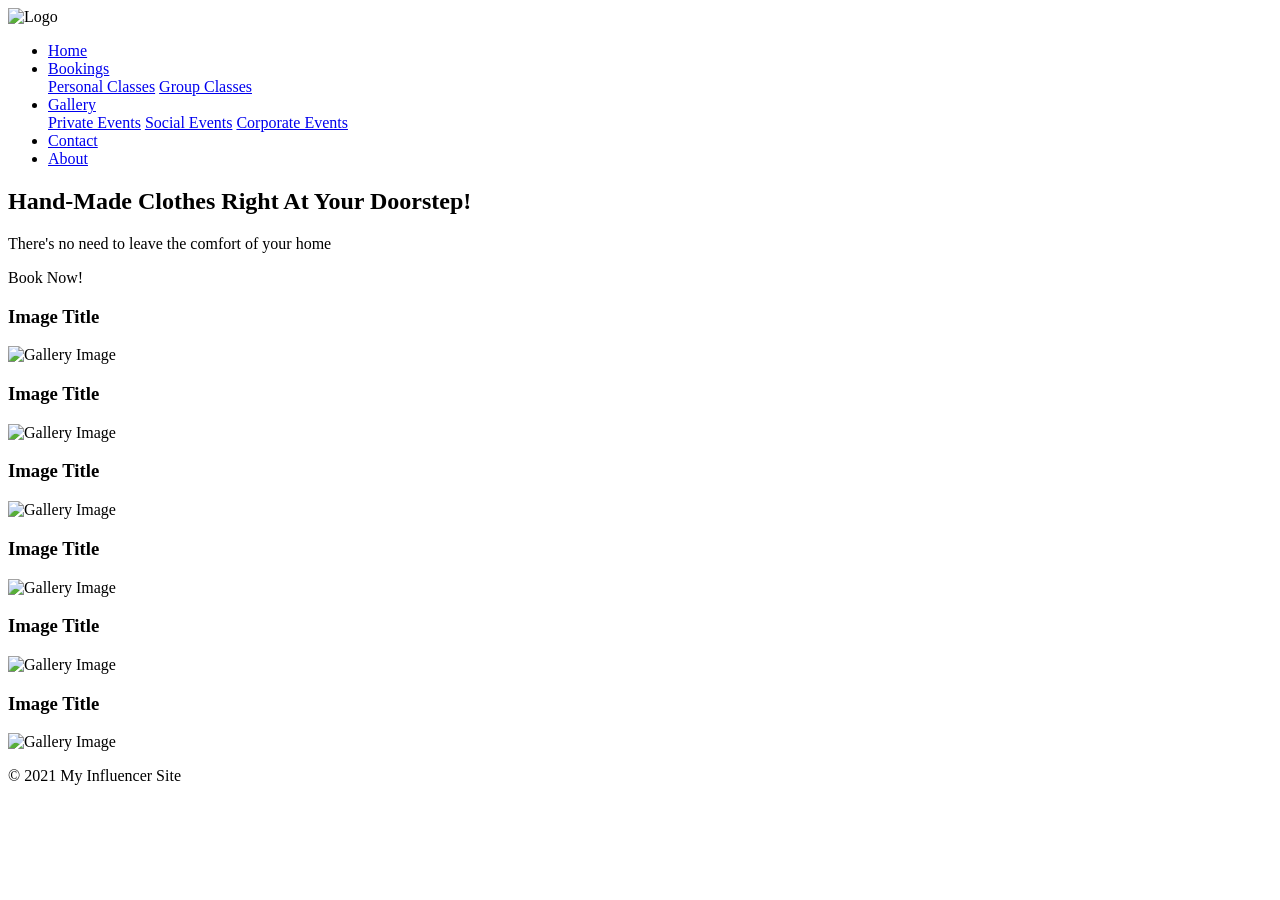
==== index.html @ 6b1480b8 "Create index.html created index.html for designer page" ====
<!DOCTYPE html>
<html lang="en">
<head>
  <meta charset="UTF-8" />
  <meta name="viewport" content="width=device-width, initial-scale=1.0" />
  <title>My Influencer Site</title>
  <link rel="preconnect" href="https://fonts.googleapis.com" />
  <link rel="preconnect" href="https://fonts.gstatic.com" crossorigin />
  <!-- Using Dancing Script for headings -->
  <link href="https://fonts.googleapis.com/css2?family=Dancing+Script:wght@600&display=swap" rel="stylesheet" />
  <link rel="stylesheet" href="style.css" />
</head>
<body>
  <header>
    <div class="header-container">
      <div class="logo">
        <img src="images/website_logo_resized.jpg" alt="Logo" />
      </div>
      <nav>
        <ul class="subheadings">
          <li><a href="#">Home</a></li>
          <li class="dropdown">
            <a href="#">Bookings</a>
            <div class="dropdown-content">
              <a href="#">Personal Classes</a>
              <a href="#">Group Classes</a>
            </div>
          </li>
          <li class="dropdown">
            <a href="#">Gallery</a>
            <div class="dropdown-content">
              <a href="#">Private Events</a>
              <a href="#">Social Events</a>
              <a href="#">Corporate Events</a>
            </div>
          </li>
          <li><a href="#">Contact</a></li>
          <li><a href="#">About</a></li>
        </ul>
      </nav>
    </div>
  </header>

  <main>
    <!-- Hero Section -->
    <section class="hero-section">
      <div class="hero-overlay"></div>
      <div class="hero-content">
        <h1>Hand-Made Clothes Right At Your Doorstep!</h1>
        <p>There's no need to leave the comfort of your home</p>
        <!-- Optional buttons:
        <a href="#learn-more" class="hero-btn">Learn More</a>
        <a href="#donate" class="hero-btn hero-btn-primary">Donate Now</a>
        -->
      </div>
    </section>

    <!-- Call-to-Action Text -->
    <section class="call-to-action">
      <div class="cta-text">
        <p>Book Now!</p>
      </div>
    </section>

    <!-- Image Galleries -->
    <section class="image-gallery">
      <div class="gallery-item">
        <h3>Image Title</h3>
        <img src="images/website_7.jpg" alt="Gallery Image" />
      </div>
      <div class="gallery-item">
        <h3>Image Title</h3>
        <img src="images/website_3.jpg" alt="Gallery Image" />
      </div>
      <div class="gallery-item">
        <h3>Image Title</h3>
        <img src="images/website_4.jpg" alt="Gallery Image" />
      </div>
    </section>
    <section class="image-gallery">
      <div class="gallery-item">
        <h3>Image Title</h3>
        <img src="images/website_8.jpg" alt="Gallery Image" />
      </div>
      <div class="gallery-item">
        <h3>Image Title</h3>
        <img src="images/website_9.jpg" alt="Gallery Image" />
      </div>
      <div class="gallery-item">
        <h3>Image Title</h3>
        <img src="images/website_10.jpg" alt="Gallery Image" />
      </div>
    </section>

    <!-- Additional Sections -->
    <section class="cta-section">
      <!-- Additional call-to-action content -->
    </section>

    <section class="additional-info">
      <!-- Additional information or footer links -->
    </section>
  </main>

  <footer>
    <p>&copy; 2021 My Influencer Site</p>
  </footer>

  <script src="script.js"></script>
</body>
</html>
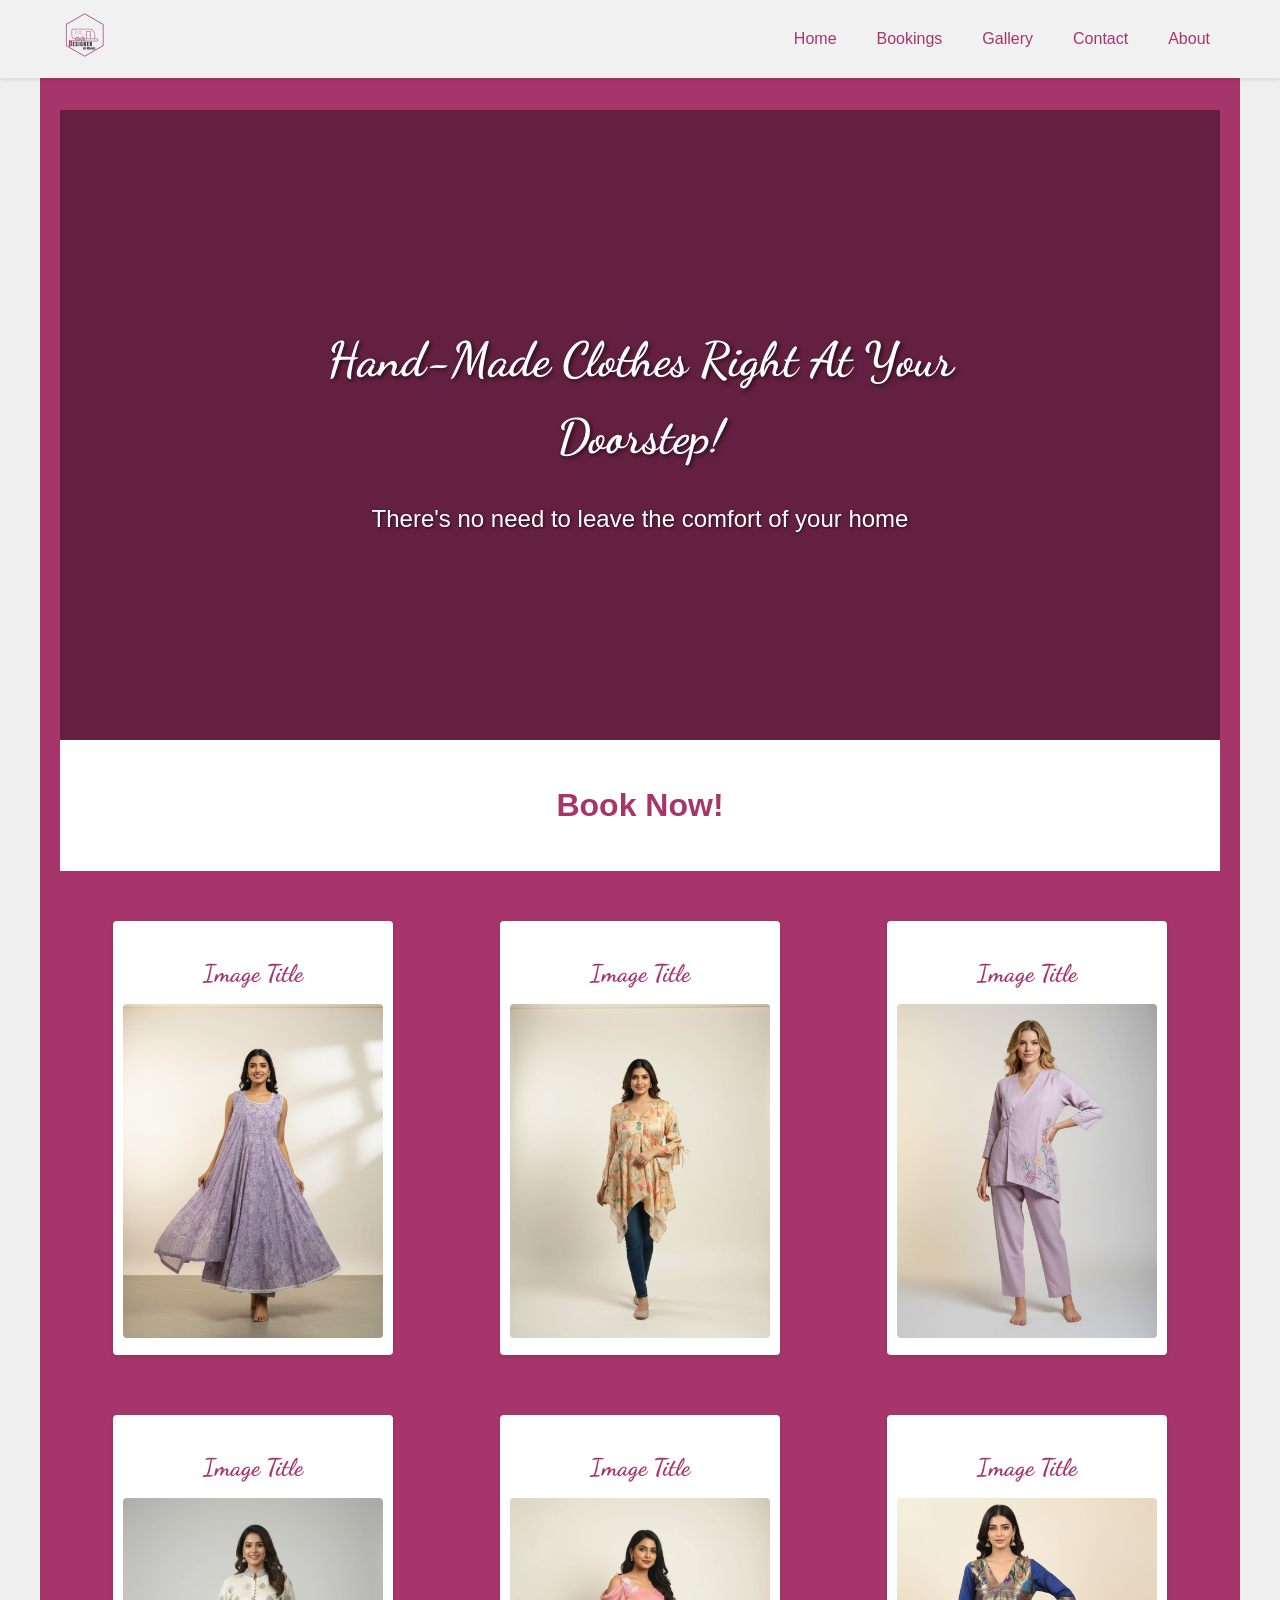
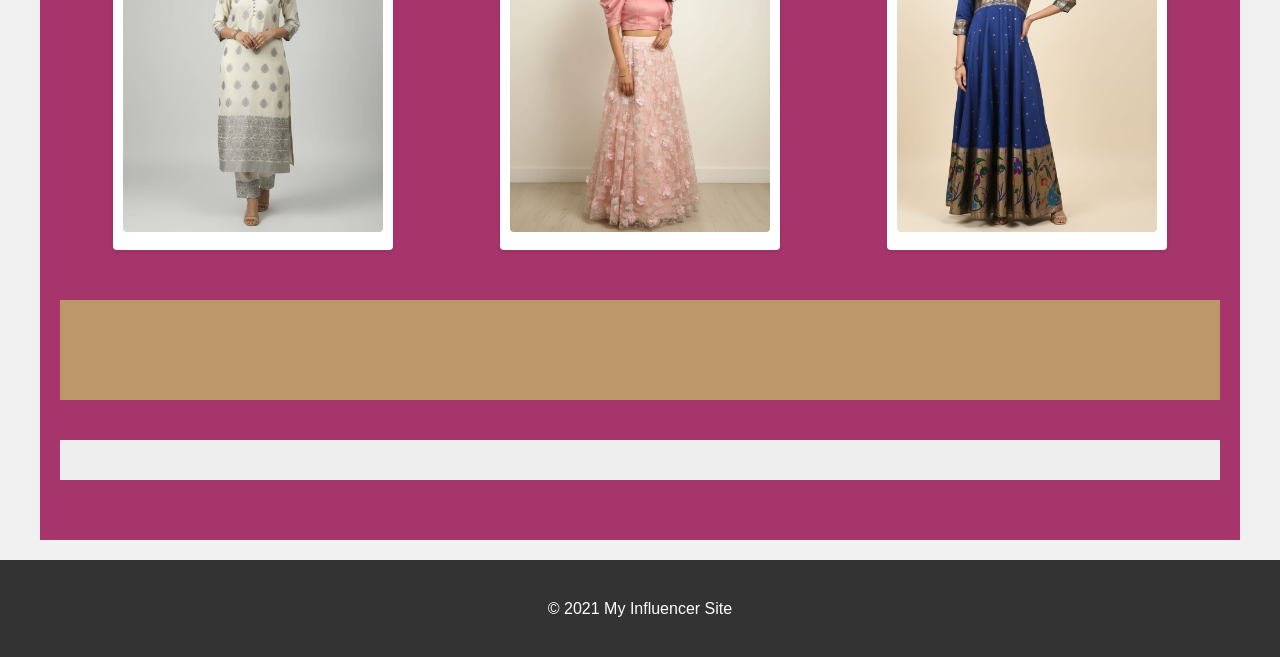
==== commit 5821b755: "Add files via upload" ====
--- a/index.html
+++ b/index.html
@@ -1,111 +1,111 @@
-<!DOCTYPE html>
-<html lang="en">
-<head>
-  <meta charset="UTF-8" />
-  <meta name="viewport" content="width=device-width, initial-scale=1.0" />
-  <title>My Influencer Site</title>
-  <link rel="preconnect" href="https://fonts.googleapis.com" />
-  <link rel="preconnect" href="https://fonts.gstatic.com" crossorigin />
-  <!-- Using Dancing Script for headings -->
-  <link href="https://fonts.googleapis.com/css2?family=Dancing+Script:wght@600&display=swap" rel="stylesheet" />
-  <link rel="stylesheet" href="style.css" />
-</head>
-<body>
-  <header>
-    <div class="header-container">
-      <div class="logo">
-        <img src="images/website_logo_resized.jpg" alt="Logo" />
-      </div>
-      <nav>
-        <ul class="subheadings">
-          <li><a href="#">Home</a></li>
-          <li class="dropdown">
-            <a href="#">Bookings</a>
-            <div class="dropdown-content">
-              <a href="#">Personal Classes</a>
-              <a href="#">Group Classes</a>
-            </div>
-          </li>
-          <li class="dropdown">
-            <a href="#">Gallery</a>
-            <div class="dropdown-content">
-              <a href="#">Private Events</a>
-              <a href="#">Social Events</a>
-              <a href="#">Corporate Events</a>
-            </div>
-          </li>
-          <li><a href="#">Contact</a></li>
-          <li><a href="#">About</a></li>
-        </ul>
-      </nav>
-    </div>
-  </header>
-
-  <main>
-    <!-- Hero Section -->
-    <section class="hero-section">
-      <div class="hero-overlay"></div>
-      <div class="hero-content">
-        <h1>Hand-Made Clothes Right At Your Doorstep!</h1>
-        <p>There's no need to leave the comfort of your home</p>
-        <!-- Optional buttons:
-        <a href="#learn-more" class="hero-btn">Learn More</a>
-        <a href="#donate" class="hero-btn hero-btn-primary">Donate Now</a>
-        -->
-      </div>
-    </section>
-
-    <!-- Call-to-Action Text -->
-    <section class="call-to-action">
-      <div class="cta-text">
-        <p>Book Now!</p>
-      </div>
-    </section>
-
-    <!-- Image Galleries -->
-    <section class="image-gallery">
-      <div class="gallery-item">
-        <h3>Image Title</h3>
-        <img src="images/website_7.jpg" alt="Gallery Image" />
-      </div>
-      <div class="gallery-item">
-        <h3>Image Title</h3>
-        <img src="images/website_3.jpg" alt="Gallery Image" />
-      </div>
-      <div class="gallery-item">
-        <h3>Image Title</h3>
-        <img src="images/website_4.jpg" alt="Gallery Image" />
-      </div>
-    </section>
-    <section class="image-gallery">
-      <div class="gallery-item">
-        <h3>Image Title</h3>
-        <img src="images/website_8.jpg" alt="Gallery Image" />
-      </div>
-      <div class="gallery-item">
-        <h3>Image Title</h3>
-        <img src="images/website_9.jpg" alt="Gallery Image" />
-      </div>
-      <div class="gallery-item">
-        <h3>Image Title</h3>
-        <img src="images/website_10.jpg" alt="Gallery Image" />
-      </div>
-    </section>
-
-    <!-- Additional Sections -->
-    <section class="cta-section">
-      <!-- Additional call-to-action content -->
-    </section>
-
-    <section class="additional-info">
-      <!-- Additional information or footer links -->
-    </section>
-  </main>
-
-  <footer>
-    <p>&copy; 2021 My Influencer Site</p>
-  </footer>
-
-  <script src="script.js"></script>
-</body>
-</html>
+<!DOCTYPE html>
+<html lang="en">
+<head>
+  <meta charset="UTF-8" />
+  <meta name="viewport" content="width=device-width, initial-scale=1.0" />
+  <title>My Influencer Site</title>
+  <link rel="preconnect" href="https://fonts.googleapis.com" />
+  <link rel="preconnect" href="https://fonts.gstatic.com" crossorigin />
+  <!-- Using Dancing Script for headings -->
+  <link href="https://fonts.googleapis.com/css2?family=Dancing+Script:wght@600&display=swap" rel="stylesheet" />
+  <link rel="stylesheet" href="style.css" />
+</head>
+<body>
+  <header>
+    <div class="header-container">
+      <div class="logo">
+        <img src="images/website_logo_resized.jpg" alt="Logo" />
+      </div>
+      <nav>
+        <ul class="subheadings">
+          <li><a href="#">Home</a></li>
+          <li class="dropdown">
+            <a href="#">Bookings</a>
+            <div class="dropdown-content">
+              <a href="#">Personal Classes</a>
+              <a href="#">Group Classes</a>
+            </div>
+          </li>
+          <li class="dropdown">
+            <a href="#">Gallery</a>
+            <div class="dropdown-content">
+              <a href="#">Private Events</a>
+              <a href="#">Social Events</a>
+              <a href="#">Corporate Events</a>
+            </div>
+          </li>
+          <li><a href="#">Contact</a></li>
+          <li><a href="#">About</a></li>
+        </ul>
+      </nav>
+    </div>
+  </header>
+
+  <main>
+    <!-- Hero Section -->
+    <section class="hero-section">
+      <div class="hero-overlay"></div>
+      <div class="hero-content">
+        <h1>Hand-Made Clothes Right At Your Doorstep!</h1>
+        <p>There's no need to leave the comfort of your home</p>
+        <!-- Optional buttons:
+        <a href="#learn-more" class="hero-btn">Learn More</a>
+        <a href="#donate" class="hero-btn hero-btn-primary">Donate Now</a>
+        -->
+      </div>
+    </section>
+
+    <!-- Call-to-Action Text -->
+    <section class="call-to-action">
+      <div class="cta-text">
+        <p>Book Now!</p>
+      </div>
+    </section>
+
+    <!-- Image Galleries -->
+    <section class="image-gallery">
+      <div class="gallery-item">
+        <h3>Image Title</h3>
+        <img src="images/Fashion1.jpeg" alt="Gallery Image" />
+      </div>
+      <div class="gallery-item">
+        <h3>Image Title</h3>
+        <img src="images/Fashion2.jpeg" alt="Gallery Image" />
+      </div>
+      <div class="gallery-item">
+        <h3>Image Title</h3>
+        <img src="images/Fashion3.jpeg" alt="Gallery Image" />
+      </div>
+    </section>
+    <section class="image-gallery">
+      <div class="gallery-item">
+        <h3>Image Title</h3>
+        <img src="images/Fashion4.jpeg" alt="Gallery Image" />
+      </div>
+      <div class="gallery-item">
+        <h3>Image Title</h3>
+        <img src="images/Fashion5.jpeg" alt="Gallery Image" />
+      </div>
+      <div class="gallery-item">
+        <h3>Image Title</h3>
+        <img src="images/Fashion6.jpeg" alt="Gallery Image" />
+      </div>
+    </section>
+
+    <!-- Additional Sections -->
+    <section class="cta-section">
+      <!-- Additional call-to-action content -->
+    </section>
+
+    <section class="additional-info">
+      <!-- Additional information or footer links -->
+    </section>
+  </main>
+
+  <footer>
+    <p>&copy; 2021 My Influencer Site</p>
+  </footer>
+
+  <script src="script.js"></script>
+</body>
+</html>
--- a/style.css
+++ b/style.css
@@ -0,0 +1,241 @@
+/* Global Styles */
+* {
+    box-sizing: border-box;
+  }
+  
+  body {
+    font-family: Arial, sans-serif;
+    margin: 0;
+    padding: 0;
+    background-color: #f0f0f0;
+    line-height: 1.6;
+  }
+  
+  /* Header */
+  header {
+    background-color: #f1f1f1;
+    position: fixed;
+    width: 100%;
+    top: 0;
+    z-index: 1000;
+    box-shadow: 0 2px 4px rgba(0, 0, 0, 0.1);
+  }
+  
+  .header-container {
+    max-width: 1200px;
+    margin: 0 auto;
+    display: flex;
+    align-items: center;
+    justify-content: space-between;
+    padding: 10px 20px;
+  }
+  
+  .logo img {
+    height: 50px;
+  }
+  
+  nav ul.subheadings {
+    list-style: none;
+    margin: 0;
+    padding: 0;
+    display: flex;
+  }
+  
+  nav ul.subheadings li {
+    position: relative;
+    margin-left: 20px;
+  }
+  
+  nav ul.subheadings li a {
+    text-decoration: none;
+    font-size: 1em;
+    color: #a6356b;
+    transition: color 0.3s ease;
+    padding: 5px 10px;
+  }
+  
+  nav ul.subheadings li a:hover {
+    color: #ff6f91;
+  }
+  
+  /* Dropdown Menu */
+  .dropdown-content {
+    display: none;
+    position: absolute;
+    top: 100%;
+    left: 0;
+    background-color: #f9f9f9;
+    min-width: 160px;
+    border-radius: 4px;
+    box-shadow: 0 8px 16px rgba(0, 0, 0, 0.2);
+    z-index: 200;
+  }
+  
+  .dropdown-content a {
+    color: #333;
+    padding: 10px 15px;
+    text-decoration: none;
+    display: block;
+    transition: background-color 0.3s ease;
+  }
+  
+  .dropdown-content a:hover {
+    background-color: #eee;
+  }
+  
+  .dropdown:hover .dropdown-content {
+    display: block;
+  }
+  
+  /* Hero Section */
+  .hero-section {
+    position: relative;
+    background-image: url('images/website_1.jpg');
+    background-size: cover;
+    background-position: center;
+    background-attachment: fixed;
+    height: 70vh;
+    display: flex;
+    align-items: center;
+    justify-content: center;
+    text-align: center;
+    color: #fff;
+    margin-top: 70px; /* Account for fixed header */
+  }
+  
+  .hero-overlay {
+    position: absolute;
+    top: 0;
+    left: 0;
+    right: 0;
+    bottom: 0;
+    background-color: rgba(0, 0, 0, 0.4);
+  }
+  
+  .hero-content {
+    position: relative;
+    max-width: 800px;
+    z-index: 1;
+    padding: 20px;
+  }
+  
+  .hero-content h1 {
+    font-family: 'Dancing Script', cursive;
+    font-size: 3em;
+    margin-bottom: 20px;
+    text-shadow: 2px 2px 4px rgba(0, 0, 0, 0.6);
+  }
+  
+  .hero-content p {
+    font-size: 1.5em;
+    margin-bottom: 30px;
+    text-shadow: 1px 1px 3px rgba(0, 0, 0, 0.6);
+  }
+  
+  /* Call-to-Action (Book Now) */
+  .call-to-action {
+    background-color: #fff;
+    padding: 40px 20px;
+    text-align: center;
+  }
+  
+  .call-to-action .cta-text p {
+    font-size: 2em;
+    font-weight: bold;
+    color: #a6356b;
+    margin: 0;
+  }
+  
+  /* Main Content */
+  main {
+    max-width: 1200px;
+    margin: 20px auto;
+    padding: 20px;
+    background-color: #a6356b;
+    color: #fff;
+  }
+  
+  /* Image Gallery */
+  .image-gallery {
+    display: flex;
+    flex-wrap: wrap;
+    justify-content: space-around;
+    margin: 40px 0;
+  }
+  
+  .gallery-item {
+    background-color: #fff;
+    color: #333;
+    margin: 10px;
+    padding: 10px;
+    border-radius: 4px;
+    text-align: center;
+    width: 280px;
+    box-shadow: 0 2px 4px rgba(0, 0, 0, 0.1);
+    transition: transform 0.3s ease;
+  }
+  
+  .gallery-item:hover {
+    transform: translateY(-5px);
+  }
+  
+  .gallery-item h3 {
+    font-family: 'Dancing Script', cursive;
+    font-size: 1.5em;
+    margin-bottom: 10px;
+    color: #a6356b;
+  }
+  
+  .gallery-item img {
+    width: 100%;
+    height: auto;
+    border-radius: 4px;
+  }
+  
+  /* CTA Section (Optional) */
+  .cta-section {
+    background-color: #bc986a;
+    color: #fff;
+    text-align: center;
+    padding: 50px 20px;
+    margin: 40px 0;
+  }
+  
+  /* Additional Info Section */
+  .additional-info {
+    background-color: #eee;
+    color: #333;
+    padding: 20px;
+    margin: 40px 0;
+    text-align: center;
+  }
+  
+  /* Footer */
+  footer {
+    background-color: #333;
+    color: #fff;
+    text-align: center;
+    padding: 20px 10px;
+  }
+  
+  /* Responsive Styles */
+  @media (max-width: 768px) {
+    .header-container {
+      flex-direction: column;
+    }
+    
+    nav ul.subheadings {
+      flex-direction: column;
+      margin-top: 10px;
+    }
+    
+    nav ul.subheadings li {
+      margin: 10px 0;
+    }
+    
+    .image-gallery {
+      flex-direction: column;
+      align-items: center;
+    }
+  }
+  
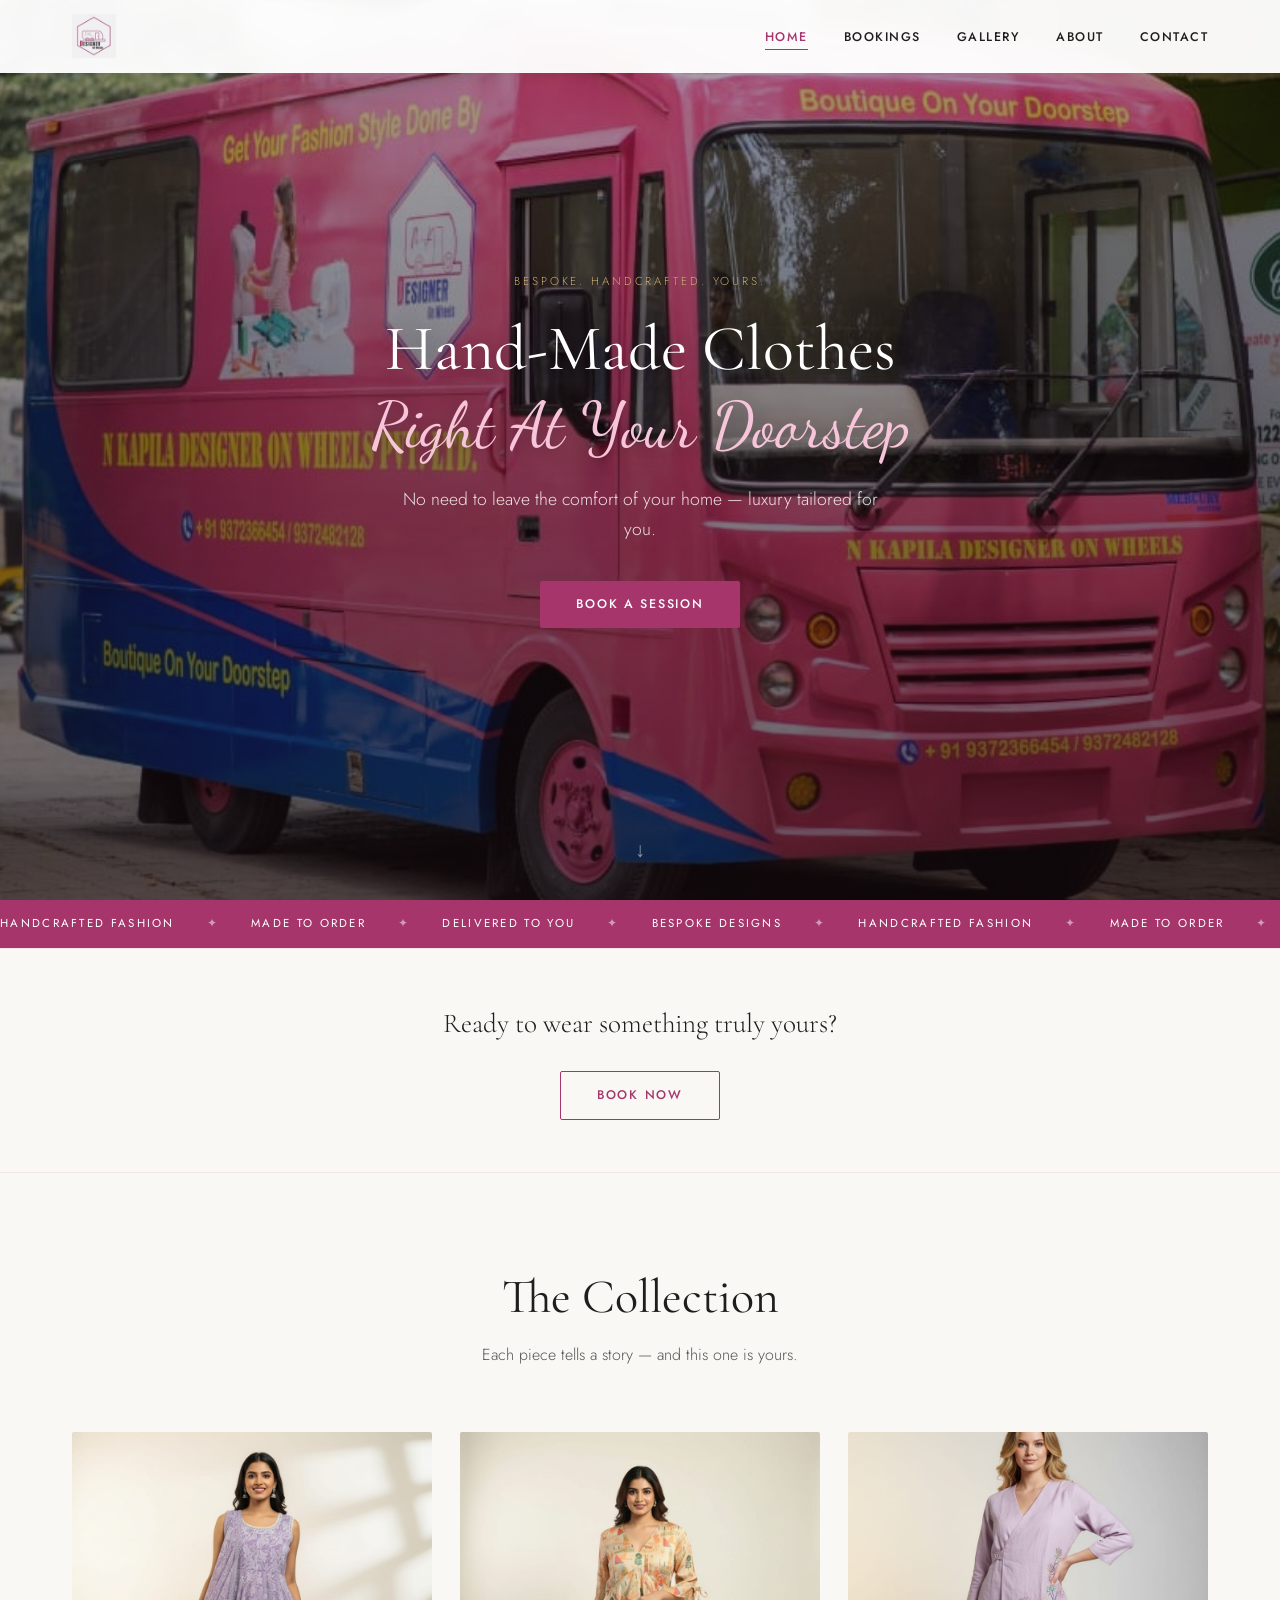
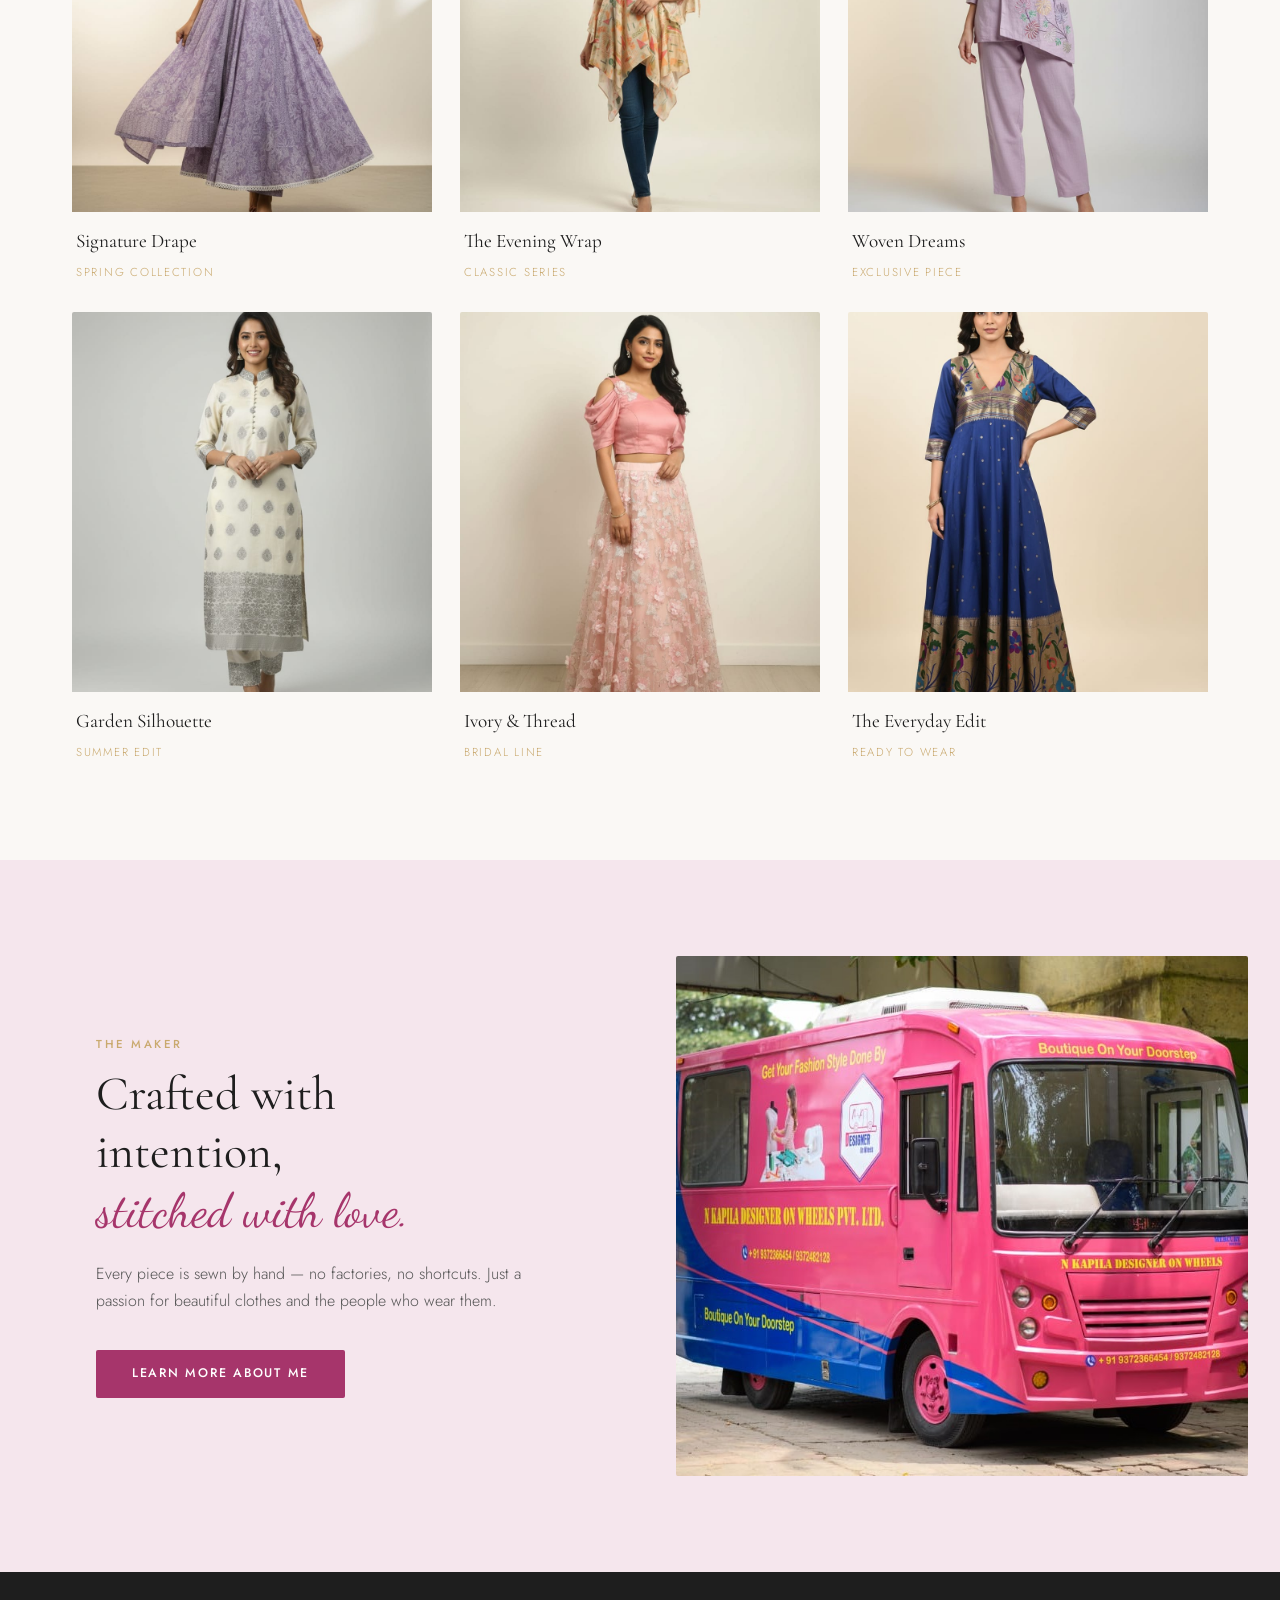
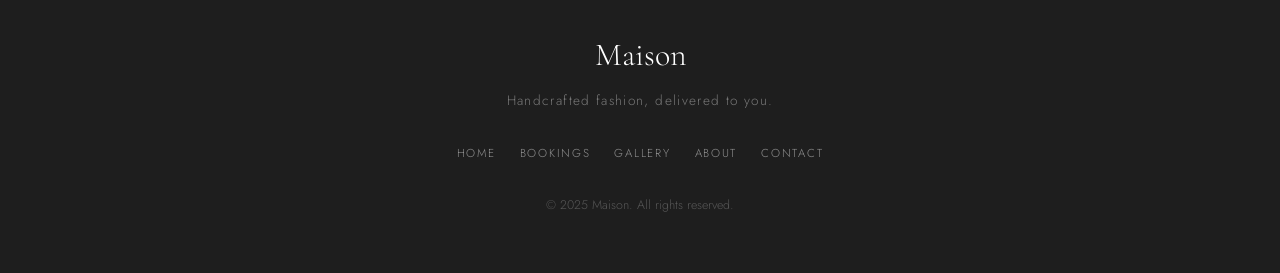
==== commit e422c82e: "Add files via upload" ====
--- a/index.html
+++ b/index.html
@@ -1,111 +1,181 @@
-<!DOCTYPE html>
-<html lang="en">
-<head>
-  <meta charset="UTF-8" />
-  <meta name="viewport" content="width=device-width, initial-scale=1.0" />
-  <title>My Influencer Site</title>
-  <link rel="preconnect" href="https://fonts.googleapis.com" />
-  <link rel="preconnect" href="https://fonts.gstatic.com" crossorigin />
-  <!-- Using Dancing Script for headings -->
-  <link href="https://fonts.googleapis.com/css2?family=Dancing+Script:wght@600&display=swap" rel="stylesheet" />
-  <link rel="stylesheet" href="style.css" />
-</head>
-<body>
-  <header>
-    <div class="header-container">
-      <div class="logo">
-        <img src="images/website_logo_resized.jpg" alt="Logo" />
-      </div>
-      <nav>
-        <ul class="subheadings">
-          <li><a href="#">Home</a></li>
-          <li class="dropdown">
-            <a href="#">Bookings</a>
-            <div class="dropdown-content">
-              <a href="#">Personal Classes</a>
-              <a href="#">Group Classes</a>
-            </div>
-          </li>
-          <li class="dropdown">
-            <a href="#">Gallery</a>
-            <div class="dropdown-content">
-              <a href="#">Private Events</a>
-              <a href="#">Social Events</a>
-              <a href="#">Corporate Events</a>
-            </div>
-          </li>
-          <li><a href="#">Contact</a></li>
-          <li><a href="#">About</a></li>
-        </ul>
-      </nav>
-    </div>
-  </header>
-
-  <main>
-    <!-- Hero Section -->
-    <section class="hero-section">
-      <div class="hero-overlay"></div>
-      <div class="hero-content">
-        <h1>Hand-Made Clothes Right At Your Doorstep!</h1>
-        <p>There's no need to leave the comfort of your home</p>
-        <!-- Optional buttons:
-        <a href="#learn-more" class="hero-btn">Learn More</a>
-        <a href="#donate" class="hero-btn hero-btn-primary">Donate Now</a>
-        -->
-      </div>
-    </section>
-
-    <!-- Call-to-Action Text -->
-    <section class="call-to-action">
-      <div class="cta-text">
-        <p>Book Now!</p>
-      </div>
-    </section>
-
-    <!-- Image Galleries -->
-    <section class="image-gallery">
-      <div class="gallery-item">
-        <h3>Image Title</h3>
-        <img src="images/Fashion1.jpeg" alt="Gallery Image" />
-      </div>
-      <div class="gallery-item">
-        <h3>Image Title</h3>
-        <img src="images/Fashion2.jpeg" alt="Gallery Image" />
-      </div>
-      <div class="gallery-item">
-        <h3>Image Title</h3>
-        <img src="images/Fashion3.jpeg" alt="Gallery Image" />
-      </div>
-    </section>
-    <section class="image-gallery">
-      <div class="gallery-item">
-        <h3>Image Title</h3>
-        <img src="images/Fashion4.jpeg" alt="Gallery Image" />
-      </div>
-      <div class="gallery-item">
-        <h3>Image Title</h3>
-        <img src="images/Fashion5.jpeg" alt="Gallery Image" />
-      </div>
-      <div class="gallery-item">
-        <h3>Image Title</h3>
-        <img src="images/Fashion6.jpeg" alt="Gallery Image" />
-      </div>
-    </section>
-
-    <!-- Additional Sections -->
-    <section class="cta-section">
-      <!-- Additional call-to-action content -->
-    </section>
-
-    <section class="additional-info">
-      <!-- Additional information or footer links -->
-    </section>
-  </main>
-
-  <footer>
-    <p>&copy; 2021 My Influencer Site</p>
-  </footer>
-
-  <script src="script.js"></script>
-</body>
-</html>
+<!DOCTYPE html>
+<html lang="en">
+<head>
+  <meta charset="UTF-8" />
+  <meta name="viewport" content="width=device-width, initial-scale=1.0" />
+  <title>Maison — Handcrafted Fashion</title>
+  <link rel="preconnect" href="https://fonts.googleapis.com" />
+  <link rel="preconnect" href="https://fonts.gstatic.com" crossorigin />
+  <link href="https://fonts.googleapis.com/css2?family=Cormorant+Garamond:ital,wght@0,300;0,400;0,600;1,300;1,400&family=Dancing+Script:wght@600&family=Jost:wght@300;400;500&display=swap" rel="stylesheet" />
+  <link rel="stylesheet" href="style.css" />
+</head>
+<body>
+
+  <!-- Header -->
+  <header id="site-header">
+    <div class="header-container">
+      <div class="logo">
+        <a href="index.html"><img src="images/website_logo_resized.jpg" alt="Logo" /></a>
+      </div>
+      <nav>
+        <ul class="nav-links">
+          <li><a href="index.html" class="active">Home</a></li>
+          <li class="dropdown">
+            <a href="bookings.html">Bookings</a>
+            <!--<div class="dropdown-content">
+              <a href="#">Personal Classes</a>
+              <a href="#">Group Classes</a>
+            </div>-->
+          </li>
+          <li class="dropdown">
+            <a href="#">Gallery</a>
+            <div class="dropdown-content">
+              <a href="#">Private Events</a>
+              <a href="#">Social Events</a>
+              <a href="#">Corporate Events</a>
+            </div>
+          </li>
+          <li><a href="about.html">About</a></li>
+          <li><a href="#">Contact</a></li>
+        </ul>
+      </nav>
+    </div>
+  </header>
+
+  <!-- Hero -->
+  <section class="hero">
+    <div class="hero-bg">
+      <img src="images/Bus.jpeg" alt="Hero background" />
+    </div>
+    <div class="hero-overlay"></div>
+    <div class="hero-content">
+      <span class="hero-eyebrow">Bespoke. Handcrafted. Yours.</span>
+      <h1>Hand-Made Clothes<br /><em>Right At Your Doorstep</em></h1>
+      <p>No need to leave the comfort of your home — luxury tailored for you.</p>
+      <a href="#" class="btn-primary">Book a Session</a>
+    </div>
+    <div class="hero-scroll-hint">↓</div>
+  </section>
+
+  <!-- Marquee ribbon -->
+  <div class="ribbon">
+    <div class="ribbon-track">
+      <span>Handcrafted Fashion</span><span class="dot">✦</span>
+      <span>Made To Order</span><span class="dot">✦</span>
+      <span>Delivered To You</span><span class="dot">✦</span>
+      <span>Bespoke Designs</span><span class="dot">✦</span>
+      <span>Handcrafted Fashion</span><span class="dot">✦</span>
+      <span>Made To Order</span><span class="dot">✦</span>
+      <span>Delivered To You</span><span class="dot">✦</span>
+      <span>Bespoke Designs</span><span class="dot">✦</span>
+    </div>
+  </div>
+
+  <!-- Book Now CTA strip -->
+  <section class="cta-strip">
+    <p>Ready to wear something truly yours?</p>
+    <a href="#" class="btn-outline">Book Now</a>
+  </section>
+
+  <!-- Gallery -->
+  <section class="gallery-section" id="gallery">
+    <div class="section-header">
+      <h2>The Collection</h2>
+      <p>Each piece tells a story — and this one is yours.</p>
+    </div>
+    <div class="gallery-grid">
+      <div class="gallery-card" style="--delay: 0s">
+        <div class="gallery-img-wrap">
+          <img src="images/Fashion1.jpeg" alt="Fashion piece 1" />
+        </div>
+        <div class="gallery-caption">
+          <h3>Signature Drape</h3>
+          <span>Spring Collection</span>
+        </div>
+      </div>
+      <div class="gallery-card" style="--delay: 0.1s">
+        <div class="gallery-img-wrap">
+          <img src="images/Fashion2.jpeg" alt="Fashion piece 2" />
+        </div>
+        <div class="gallery-caption">
+          <h3>The Evening Wrap</h3>
+          <span>Classic Series</span>
+        </div>
+      </div>
+      <div class="gallery-card" style="--delay: 0.2s">
+        <div class="gallery-img-wrap">
+          <img src="images/Fashion3.jpeg" alt="Fashion piece 3" />
+        </div>
+        <div class="gallery-caption">
+          <h3>Woven Dreams</h3>
+          <span>Exclusive Piece</span>
+        </div>
+      </div>
+      <div class="gallery-card" style="--delay: 0.3s">
+        <div class="gallery-img-wrap">
+          <img src="images/Fashion4.jpeg" alt="Fashion piece 4" />
+        </div>
+        <div class="gallery-caption">
+          <h3>Garden Silhouette</h3>
+          <span>Summer Edit</span>
+        </div>
+      </div>
+      <div class="gallery-card" style="--delay: 0.4s">
+        <div class="gallery-img-wrap">
+          <img src="images/Fashion5.jpeg" alt="Fashion piece 5" />
+        </div>
+        <div class="gallery-caption">
+          <h3>Ivory & Thread</h3>
+          <span>Bridal Line</span>
+        </div>
+      </div>
+      <div class="gallery-card" style="--delay: 0.5s">
+        <div class="gallery-img-wrap">
+          <img src="images/Fashion6.jpeg" alt="Fashion piece 6" />
+        </div>
+        <div class="gallery-caption">
+          <h3>The Everyday Edit</h3>
+          <span>Ready To Wear</span>
+        </div>
+      </div>
+    </div>
+  </section>
+
+  <!-- About teaser -->
+  <section class="about-teaser">
+    <div class="about-teaser-text">
+      <span class="eyebrow">The Maker</span>
+      <h2>Crafted with intention,<br /><em>stitched with love.</em></h2>
+      <p>Every piece is sewn by hand — no factories, no shortcuts. Just a passion for beautiful clothes and the people who wear them.</p>
+      <a href="about.html" class="btn-primary">Learn More About Me</a>
+    </div>
+    <div class="about-teaser-img">
+      <img src="images/Bus.jpeg" alt="The maker" />
+    </div>
+  </section>
+
+  <!-- Footer -->
+  <footer>
+    <div class="footer-inner">
+      <p class="footer-brand">Maison</p>
+      <p class="footer-tagline">Handcrafted fashion, delivered to you.</p>
+      <nav class="footer-nav">
+        <a href="index.html">Home</a>
+        <a href="#">Bookings</a>
+        <a href="#">Gallery</a>
+        <a href="about.html">About</a>
+        <a href="#">Contact</a>
+      </nav>
+      <p class="footer-copy">&copy; 2025 Maison. All rights reserved.</p>
+    </div>
+  </footer>
+
+  <script src="script.js"></script>
+  <script>
+    // Shrink header on scroll
+    window.addEventListener('scroll', () => {
+      document.getElementById('site-header').classList.toggle('scrolled', window.scrollY > 60);
+    });
+  </script>
+</body>
+</html>
--- a/style.css
+++ b/style.css
@@ -1,241 +1,659 @@
-/* Global Styles */
-* {
-    box-sizing: border-box;
-  }
-  
-  body {
-    font-family: Arial, sans-serif;
-    margin: 0;
-    padding: 0;
-    background-color: #f0f0f0;
-    line-height: 1.6;
-  }
-  
-  /* Header */
-  header {
-    background-color: #f1f1f1;
-    position: fixed;
-    width: 100%;
-    top: 0;
-    z-index: 1000;
-    box-shadow: 0 2px 4px rgba(0, 0, 0, 0.1);
-  }
-  
-  .header-container {
-    max-width: 1200px;
-    margin: 0 auto;
-    display: flex;
-    align-items: center;
-    justify-content: space-between;
-    padding: 10px 20px;
-  }
-  
-  .logo img {
-    height: 50px;
-  }
-  
-  nav ul.subheadings {
-    list-style: none;
-    margin: 0;
-    padding: 0;
-    display: flex;
-  }
-  
-  nav ul.subheadings li {
-    position: relative;
-    margin-left: 20px;
-  }
-  
-  nav ul.subheadings li a {
-    text-decoration: none;
-    font-size: 1em;
-    color: #a6356b;
-    transition: color 0.3s ease;
-    padding: 5px 10px;
-  }
-  
-  nav ul.subheadings li a:hover {
-    color: #ff6f91;
-  }
-  
-  /* Dropdown Menu */
-  .dropdown-content {
-    display: none;
-    position: absolute;
-    top: 100%;
-    left: 0;
-    background-color: #f9f9f9;
-    min-width: 160px;
-    border-radius: 4px;
-    box-shadow: 0 8px 16px rgba(0, 0, 0, 0.2);
-    z-index: 200;
-  }
-  
-  .dropdown-content a {
-    color: #333;
-    padding: 10px 15px;
-    text-decoration: none;
-    display: block;
-    transition: background-color 0.3s ease;
-  }
-  
-  .dropdown-content a:hover {
-    background-color: #eee;
-  }
-  
-  .dropdown:hover .dropdown-content {
-    display: block;
-  }
-  
-  /* Hero Section */
-  .hero-section {
-    position: relative;
-    background-image: url('images/website_1.jpg');
-    background-size: cover;
-    background-position: center;
-    background-attachment: fixed;
-    height: 70vh;
-    display: flex;
-    align-items: center;
-    justify-content: center;
-    text-align: center;
-    color: #fff;
-    margin-top: 70px; /* Account for fixed header */
-  }
-  
-  .hero-overlay {
-    position: absolute;
-    top: 0;
-    left: 0;
-    right: 0;
-    bottom: 0;
-    background-color: rgba(0, 0, 0, 0.4);
-  }
-  
-  .hero-content {
-    position: relative;
-    max-width: 800px;
-    z-index: 1;
-    padding: 20px;
-  }
-  
-  .hero-content h1 {
-    font-family: 'Dancing Script', cursive;
-    font-size: 3em;
-    margin-bottom: 20px;
-    text-shadow: 2px 2px 4px rgba(0, 0, 0, 0.6);
-  }
-  
-  .hero-content p {
-    font-size: 1.5em;
-    margin-bottom: 30px;
-    text-shadow: 1px 1px 3px rgba(0, 0, 0, 0.6);
-  }
-  
-  /* Call-to-Action (Book Now) */
-  .call-to-action {
-    background-color: #fff;
-    padding: 40px 20px;
-    text-align: center;
-  }
-  
-  .call-to-action .cta-text p {
-    font-size: 2em;
-    font-weight: bold;
-    color: #a6356b;
-    margin: 0;
-  }
-  
-  /* Main Content */
-  main {
-    max-width: 1200px;
-    margin: 20px auto;
-    padding: 20px;
-    background-color: #a6356b;
-    color: #fff;
-  }
-  
-  /* Image Gallery */
-  .image-gallery {
-    display: flex;
-    flex-wrap: wrap;
-    justify-content: space-around;
-    margin: 40px 0;
-  }
-  
-  .gallery-item {
-    background-color: #fff;
-    color: #333;
-    margin: 10px;
-    padding: 10px;
-    border-radius: 4px;
-    text-align: center;
-    width: 280px;
-    box-shadow: 0 2px 4px rgba(0, 0, 0, 0.1);
-    transition: transform 0.3s ease;
-  }
-  
-  .gallery-item:hover {
-    transform: translateY(-5px);
-  }
-  
-  .gallery-item h3 {
-    font-family: 'Dancing Script', cursive;
-    font-size: 1.5em;
-    margin-bottom: 10px;
-    color: #a6356b;
-  }
-  
-  .gallery-item img {
-    width: 100%;
-    height: auto;
-    border-radius: 4px;
-  }
-  
-  /* CTA Section (Optional) */
-  .cta-section {
-    background-color: #bc986a;
-    color: #fff;
-    text-align: center;
-    padding: 50px 20px;
-    margin: 40px 0;
-  }
-  
-  /* Additional Info Section */
-  .additional-info {
-    background-color: #eee;
-    color: #333;
-    padding: 20px;
-    margin: 40px 0;
-    text-align: center;
-  }
-  
-  /* Footer */
-  footer {
-    background-color: #333;
-    color: #fff;
-    text-align: center;
-    padding: 20px 10px;
-  }
-  
-  /* Responsive Styles */
-  @media (max-width: 768px) {
-    .header-container {
-      flex-direction: column;
-    }
-    
-    nav ul.subheadings {
-      flex-direction: column;
-      margin-top: 10px;
-    }
-    
-    nav ul.subheadings li {
-      margin: 10px 0;
-    }
-    
-    .image-gallery {
-      flex-direction: column;
-      align-items: center;
-    }
-  }
-  +/* ================================
+   CSS VARIABLES & RESET
+================================ */
+:root {
+  --rose: #a6356b;
+  --rose-dark: #852b57;
+  --rose-light: #f5e6ed;
+  --gold: #c9a96e;
+  --cream: #faf8f5;
+  --charcoal: #1e1e1e;
+  --mid: #555;
+  --light: #f0ece8;
+
+  --font-display: 'Cormorant Garamond', Georgia, serif;
+  --font-script: 'Dancing Script', cursive;
+  --font-body: 'Jost', sans-serif;
+
+  --header-h: 72px;
+  --transition: 0.3s ease;
+  --radius: 2px;
+}
+
+*, *::before, *::after { box-sizing: border-box; margin: 0; padding: 0; }
+
+html { scroll-behavior: smooth; }
+
+body {
+  font-family: var(--font-body);
+  background-color: var(--cream);
+  color: var(--charcoal);
+  line-height: 1.7;
+  font-size: 16px;
+  font-weight: 300;
+}
+
+img { display: block; width: 100%; height: 100%; object-fit: cover; }
+a { text-decoration: none; color: inherit; }
+
+/* ================================
+   HEADER
+================================ */
+header {
+  position: fixed;
+  top: 0; left: 0; right: 0;
+  z-index: 1000;
+  background: rgba(255,255,255,0.96);
+  backdrop-filter: blur(8px);
+  border-bottom: 1px solid transparent;
+  transition: border-color var(--transition), box-shadow var(--transition), height var(--transition);
+}
+
+header.scrolled {
+  border-bottom-color: rgba(166, 53, 107, 0.15);
+  box-shadow: 0 2px 20px rgba(0,0,0,0.06);
+  --header-h: 52px;
+}
+
+.header-container {
+  max-width: 1200px;
+  margin: 0 auto;
+  padding: 0 32px;
+  height: var(--header-h);
+  display: flex;
+  align-items: center;
+  justify-content: space-between;
+  transition: height var(--transition);
+}
+
+.logo img { height: 44px; width: auto; object-fit: contain; }
+
+.nav-links {
+  list-style: none;
+  display: flex;
+  gap: 36px;
+  align-items: center;
+}
+
+.nav-links a {
+  font-size: 0.78rem;
+  font-weight: 500;
+  letter-spacing: 0.12em;
+  text-transform: uppercase;
+  color: var(--charcoal);
+  position: relative;
+  transition: color var(--transition);
+  padding-bottom: 2px;
+}
+
+.nav-links a::after {
+  content: '';
+  position: absolute;
+  bottom: -2px; left: 0;
+  width: 0; height: 1px;
+  background: var(--rose);
+  transition: width var(--transition);
+}
+
+.nav-links a:hover,
+.nav-links a.active { color: var(--rose); }
+.nav-links a:hover::after,
+.nav-links a.active::after { width: 100%; }
+
+/* Dropdown */
+.dropdown { position: relative; }
+
+.dropdown-content {
+  display: none;
+  position: absolute;
+  top: calc(100% + 12px);
+  left: -16px;
+  background: #fff;
+  border: 1px solid rgba(166,53,107,0.12);
+  border-radius: 4px;
+  min-width: 180px;
+  box-shadow: 0 12px 32px rgba(0,0,0,0.1);
+  z-index: 500;
+}
+
+.dropdown-content a {
+  display: block;
+  padding: 12px 20px;
+  font-size: 0.78rem;
+  letter-spacing: 0.08em;
+  text-transform: uppercase;
+  color: var(--mid);
+  transition: background var(--transition), color var(--transition);
+}
+
+.dropdown-content a:hover { background: var(--rose-light); color: var(--rose); }
+.dropdown-content a::after { display: none; }
+.dropdown:hover .dropdown-content { display: block; }
+
+/* ================================
+   BUTTONS
+================================ */
+.btn-primary {
+  display: inline-block;
+  padding: 13px 36px;
+  background: var(--rose);
+  color: #fff;
+  font-family: var(--font-body);
+  font-size: 0.78rem;
+  font-weight: 500;
+  letter-spacing: 0.14em;
+  text-transform: uppercase;
+  border: none;
+  border-radius: var(--radius);
+  cursor: pointer;
+  transition: background var(--transition), transform var(--transition);
+}
+.btn-primary:hover { background: var(--rose-dark); transform: translateY(-2px); }
+
+.btn-outline {
+  display: inline-block;
+  padding: 13px 36px;
+  border: 1px solid var(--rose);
+  color: var(--rose);
+  font-family: var(--font-body);
+  font-size: 0.78rem;
+  font-weight: 500;
+  letter-spacing: 0.14em;
+  text-transform: uppercase;
+  border-radius: var(--radius);
+  transition: background var(--transition), color var(--transition), transform var(--transition);
+}
+.btn-outline:hover { background: var(--rose); color: #fff; transform: translateY(-2px); }
+
+/* ================================
+   TYPOGRAPHY HELPERS
+================================ */
+h1, h2, h3 {
+  font-family: var(--font-display);
+  font-weight: 400;
+  line-height: 1.2;
+}
+
+h1 { font-size: clamp(2.4rem, 5vw, 4rem); }
+h2 { font-size: clamp(2rem, 4vw, 3rem); }
+h3 { font-size: 1.4rem; }
+
+em { font-family: var(--font-script); font-style: normal; color: var(--rose); }
+
+.eyebrow {
+  display: block;
+  font-size: 0.72rem;
+  font-weight: 500;
+  letter-spacing: 0.22em;
+  text-transform: uppercase;
+  color: var(--gold);
+  margin-bottom: 12px;
+}
+
+.section-header {
+  text-align: center;
+  max-width: 560px;
+  margin: 0 auto 64px;
+}
+
+.section-header h2 { margin-bottom: 14px; }
+.section-header p { color: var(--mid); font-size: 1rem; }
+.section-header.light { color: #fff; }
+.section-header.light p { color: rgba(255,255,255,0.7); }
+
+/* ================================
+   HERO
+================================ */
+.hero {
+  position: relative;
+  height: 100vh;
+  min-height: 600px;
+  display: flex;
+  align-items: center;
+  justify-content: center;
+  text-align: center;
+  overflow: hidden;
+}
+
+.hero-bg {
+  position: absolute;
+  inset: 0;
+  z-index: 0;
+}
+
+.hero-bg img { object-position: center; }
+
+.hero-overlay {
+  position: absolute;
+  inset: 0;
+  background: linear-gradient(to bottom,
+    rgba(20,10,15,0.35) 0%,
+    rgba(20,10,15,0.55) 60%,
+    rgba(20,10,15,0.65) 100%);
+  z-index: 1;
+}
+
+.hero-content {
+  position: relative;
+  z-index: 2;
+  color: #fff;
+  padding: 20px;
+  animation: fadeUp 1s ease both;
+}
+
+.hero-eyebrow {
+  display: block;
+  font-size: 0.72rem;
+  letter-spacing: 0.25em;
+  text-transform: uppercase;
+  color: var(--gold);
+  margin-bottom: 20px;
+}
+
+.hero-content h1 {
+  color: #fff;
+  text-shadow: 0 2px 20px rgba(0,0,0,0.3);
+  margin-bottom: 20px;
+}
+
+.hero-content h1 em { color: #f7c5da; }
+
+.hero-content p {
+  font-size: 1.1rem;
+  color: rgba(255,255,255,0.85);
+  max-width: 480px;
+  margin: 0 auto 36px;
+}
+
+.hero-scroll-hint {
+  position: absolute;
+  bottom: 32px;
+  left: 50%;
+  transform: translateX(-50%);
+  color: rgba(255,255,255,0.5);
+  font-size: 1.3rem;
+  z-index: 2;
+  animation: bounce 2s infinite;
+}
+
+@keyframes fadeUp {
+  from { opacity: 0; transform: translateY(24px); }
+  to   { opacity: 1; transform: translateY(0); }
+}
+
+@keyframes bounce {
+  0%, 100% { transform: translateX(-50%) translateY(0); }
+  50% { transform: translateX(-50%) translateY(8px); }
+}
+
+/* ================================
+   RIBBON / MARQUEE
+================================ */
+.ribbon {
+  background: var(--rose);
+  overflow: hidden;
+  padding: 14px 0;
+}
+
+.ribbon-track {
+  display: flex;
+  gap: 32px;
+  white-space: nowrap;
+  animation: marquee 22s linear infinite;
+  width: max-content;
+}
+
+.ribbon-track span {
+  font-size: 0.72rem;
+  letter-spacing: 0.2em;
+  text-transform: uppercase;
+  color: #fff;
+  font-weight: 400;
+}
+
+.ribbon-track .dot { color: rgba(255,255,255,0.5); }
+
+@keyframes marquee {
+  from { transform: translateX(0); }
+  to { transform: translateX(-50%); }
+}
+
+/* ================================
+   CTA STRIP
+================================ */
+.cta-strip {
+  background: var(--cream);
+  border-top: 1px solid rgba(166,53,107,0.1);
+  border-bottom: 1px solid rgba(166,53,107,0.1);
+  text-align: center;
+  padding: 52px 20px;
+  display: flex;
+  flex-direction: column;
+  align-items: center;
+  gap: 24px;
+}
+
+.cta-strip p {
+  font-family: var(--font-display);
+  font-size: 1.7rem;
+  color: var(--charcoal);
+}
+
+/* ================================
+   GALLERY
+================================ */
+.gallery-section {
+  padding: 96px 32px;
+  max-width: 1200px;
+  margin: 0 auto;
+}
+
+.gallery-grid {
+  display: grid;
+  grid-template-columns: repeat(3, 1fr);
+  gap: 28px;
+}
+
+.gallery-card {
+  position: relative;
+  overflow: hidden;
+  border-radius: 2px;
+  cursor: pointer;
+  animation: fadeUp 0.6s ease both;
+  animation-delay: var(--delay, 0s);
+}
+
+.gallery-img-wrap {
+  width: 100%;
+  height: 380px;
+  overflow: hidden;
+}
+
+.gallery-img-wrap img {
+  width: 100%;
+  height: 100%;
+  object-fit: cover;
+  transition: transform 0.6s ease;
+}
+
+.gallery-card:hover .gallery-img-wrap img { transform: scale(1.05); }
+
+.gallery-caption {
+  padding: 18px 4px 0;
+}
+
+.gallery-caption h3 {
+  font-family: var(--font-display);
+  font-size: 1.2rem;
+  font-weight: 400;
+  color: var(--charcoal);
+  margin-bottom: 4px;
+}
+
+.gallery-caption span {
+  font-size: 0.72rem;
+  letter-spacing: 0.15em;
+  text-transform: uppercase;
+  color: var(--gold);
+}
+
+/* ================================
+   ABOUT TEASER
+================================ */
+.about-teaser {
+  background: var(--rose-light);
+  padding: 96px 32px;
+  display: grid;
+  grid-template-columns: 1fr 1fr;
+  gap: 72px;
+  align-items: center;
+  max-width: 100%;
+}
+
+.about-teaser-text {
+  max-width: 500px;
+  padding-left: min(5vw, 96px);
+}
+
+.about-teaser-text h2 { margin-bottom: 20px; color: var(--charcoal); }
+.about-teaser-text p { color: var(--mid); margin-bottom: 36px; font-size: 1rem; }
+
+.about-teaser-img {
+  position: relative;
+  height: 520px;
+  overflow: hidden;
+  border-radius: 2px;
+}
+
+/* ================================
+   PAGE HERO (About)
+================================ */
+.page-hero {
+  height: 380px;
+  background: var(--rose);
+  display: flex;
+  align-items: flex-end;
+  padding: 56px 32px;
+  margin-top: var(--header-h);
+  position: relative;
+  overflow: hidden;
+}
+
+.page-hero::before {
+  content: '';
+  position: absolute;
+  top: -60px; right: -60px;
+  width: 340px; height: 340px;
+  border-radius: 50%;
+  background: rgba(255,255,255,0.05);
+}
+
+.page-hero-content {
+  max-width: 1200px;
+  margin: 0 auto;
+  width: 100%;
+  color: #fff;
+}
+
+.page-hero-content .eyebrow { color: rgba(255,255,255,0.6); margin-bottom: 14px; }
+.page-hero-content h1 { color: #fff; }
+.page-hero-content h1 em { color: #f7c5da; }
+
+/* ================================
+   ABOUT INTRO
+================================ */
+.about-intro {
+  padding: 96px 32px;
+  max-width: 1200px;
+  margin: 0 auto;
+}
+
+.about-intro-inner {
+  display: grid;
+  grid-template-columns: 1fr 1fr;
+  gap: 80px;
+  align-items: center;
+}
+
+.about-intro-img {
+  position: relative;
+  height: 560px;
+  border-radius: 2px;
+  overflow: hidden;
+}
+
+.about-intro-img-accent {
+  position: absolute;
+  bottom: -20px; right: -20px;
+  width: 120px; height: 120px;
+  border: 3px solid var(--rose);
+  border-radius: 2px;
+  z-index: -1;
+}
+
+.about-intro-text h2 { margin-bottom: 20px; }
+.about-intro-text p { color: var(--mid); margin-bottom: 18px; }
+
+/* ================================
+   VALUES
+================================ */
+.values-section {
+  background: var(--charcoal);
+  color: #fff;
+  padding: 96px 32px;
+}
+
+.values-section .section-header h2 { color: #fff; }
+.values-section .section-header p { color: rgba(255,255,255,0.55); }
+
+.values-grid {
+  max-width: 1100px;
+  margin: 0 auto;
+  display: grid;
+  grid-template-columns: repeat(3, 1fr);
+  gap: 48px;
+}
+
+.value-card {
+  border-top: 1px solid rgba(255,255,255,0.1);
+  padding-top: 28px;
+}
+
+.value-icon {
+  display: block;
+  font-size: 1.5rem;
+  color: var(--gold);
+  margin-bottom: 16px;
+}
+
+.value-card h3 {
+  font-family: var(--font-display);
+  font-size: 1.3rem;
+  font-weight: 400;
+  color: #fff;
+  margin-bottom: 12px;
+}
+
+.value-card p { color: rgba(255,255,255,0.55); font-size: 0.95rem; }
+
+/* ================================
+   PROCESS
+================================ */
+.process-section {
+  background: var(--rose);
+  padding: 96px 32px;
+  color: #fff;
+}
+
+.process-steps {
+  max-width: 840px;
+  margin: 0 auto;
+  display: flex;
+  flex-direction: column;
+  gap: 0;
+}
+
+.process-step {
+  display: grid;
+  grid-template-columns: 80px 1fr;
+  gap: 24px;
+  padding: 36px 0;
+  border-bottom: 1px solid rgba(255,255,255,0.2);
+  align-items: start;
+}
+.process-step:last-child { border-bottom: none; }
+
+.step-number {
+  font-family: var(--font-display);
+  font-size: 3rem;
+  font-weight: 300;
+  color: rgba(255,255,255,0.3);
+  line-height: 1;
+}
+
+.step-text h3 {
+  font-family: var(--font-display);
+  font-size: 1.4rem;
+  font-weight: 400;
+  color: #fff;
+  margin-bottom: 8px;
+}
+.step-text p { color: rgba(255,255,255,0.75); font-size: 0.95rem; }
+
+/* ================================
+   ABOUT CTA
+================================ */
+.about-cta {
+  text-align: center;
+  padding: 100px 32px;
+  background: var(--cream);
+}
+
+.about-cta h2 { margin-bottom: 36px; }
+
+/* ================================
+   FOOTER
+================================ */
+footer {
+  background: var(--charcoal);
+  color: rgba(255,255,255,0.6);
+  padding: 56px 32px;
+  text-align: center;
+}
+
+.footer-inner { max-width: 600px; margin: 0 auto; }
+
+.footer-brand {
+  font-family: var(--font-display);
+  font-size: 2rem;
+  color: #fff;
+  margin-bottom: 6px;
+}
+
+.footer-tagline {
+  font-size: 0.85rem;
+  letter-spacing: 0.1em;
+  color: rgba(255,255,255,0.4);
+  margin-bottom: 32px;
+}
+
+.footer-nav {
+  display: flex;
+  gap: 24px;
+  justify-content: center;
+  flex-wrap: wrap;
+  margin-bottom: 32px;
+}
+
+.footer-nav a {
+  font-size: 0.72rem;
+  letter-spacing: 0.15em;
+  text-transform: uppercase;
+  color: rgba(255,255,255,0.5);
+  transition: color var(--transition);
+}
+.footer-nav a:hover { color: var(--rose); }
+
+.footer-copy { font-size: 0.78rem; color: rgba(255,255,255,0.25); }
+
+/* ================================
+   RESPONSIVE
+================================ */
+@media (max-width: 900px) {
+  .gallery-grid { grid-template-columns: repeat(2, 1fr); }
+  .about-intro-inner,
+  .about-teaser { grid-template-columns: 1fr; gap: 40px; }
+  .about-teaser-text { padding-left: 0; }
+  .about-teaser-img { height: 320px; }
+  .values-grid { grid-template-columns: 1fr; }
+}
+
+@media (max-width: 640px) {
+  .header-container { padding: 0 20px; }
+  .nav-links { gap: 18px; }
+  .nav-links a { font-size: 0.7rem; }
+  .gallery-grid { grid-template-columns: 1fr; }
+  .gallery-img-wrap { height: 280px; }
+  .process-step { grid-template-columns: 50px 1fr; }
+  .about-intro-img { height: 320px; }
+}
